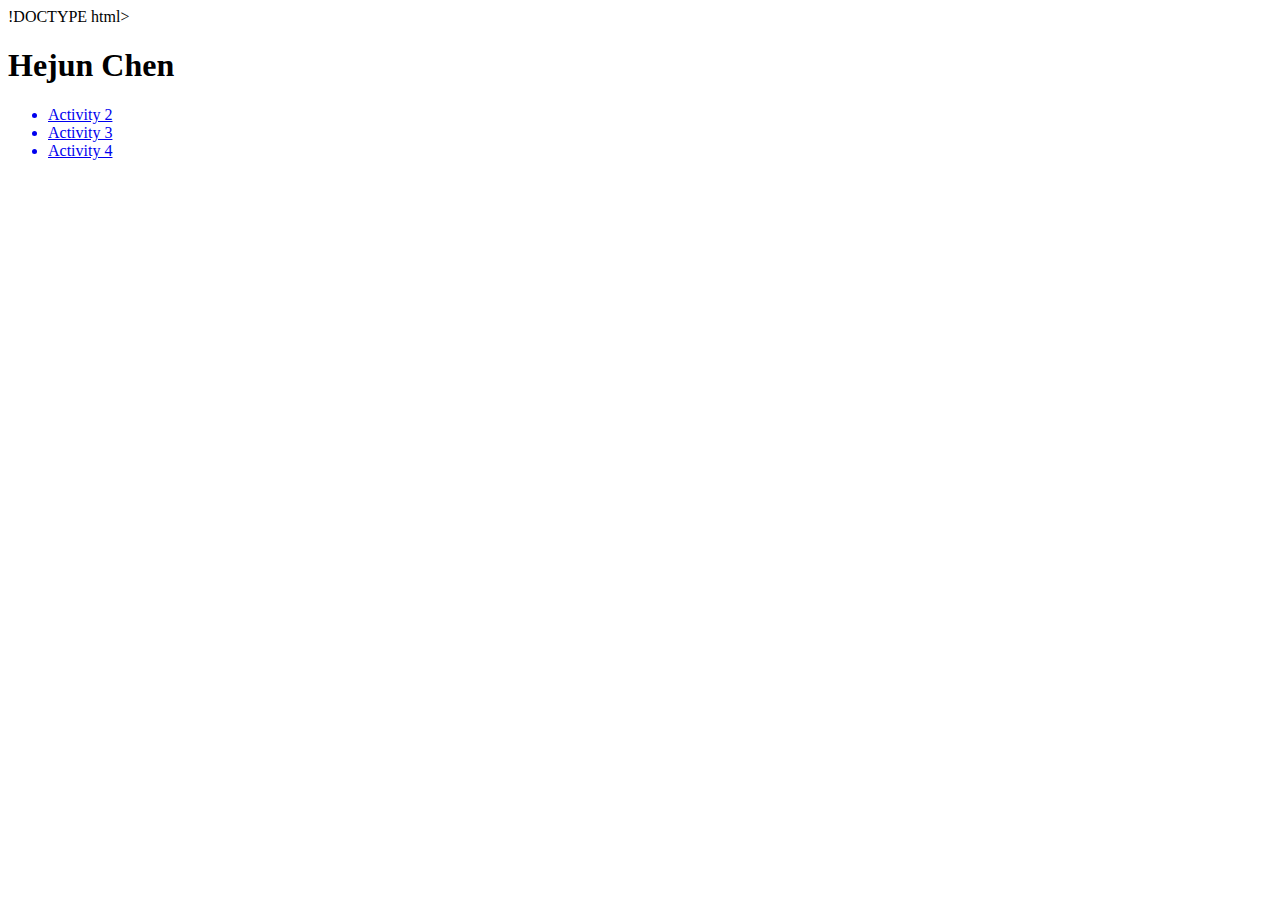
==== index.html @ 0b702b6d "Update and rename README.md to index.html" ====
!DOCTYPE html>
<html lang="en" dir="ltr">
  <head>
    <meta charset="utf-8">
    <title>Hejun Chen</title>
  </head>
  <body>
    <h1>Hejun Chen</h1>
    <ul>
      <a href="activity2_Chen/activity2.html"><li>Activity 2</li></a>
      <a href="activity3_Chen/activity3.html"><li>Activity 3</li></a>
      <a href="activity4_Chen/activity4.html"><li>Activity 4</li></a>
    </ul>
  </body>
</html>
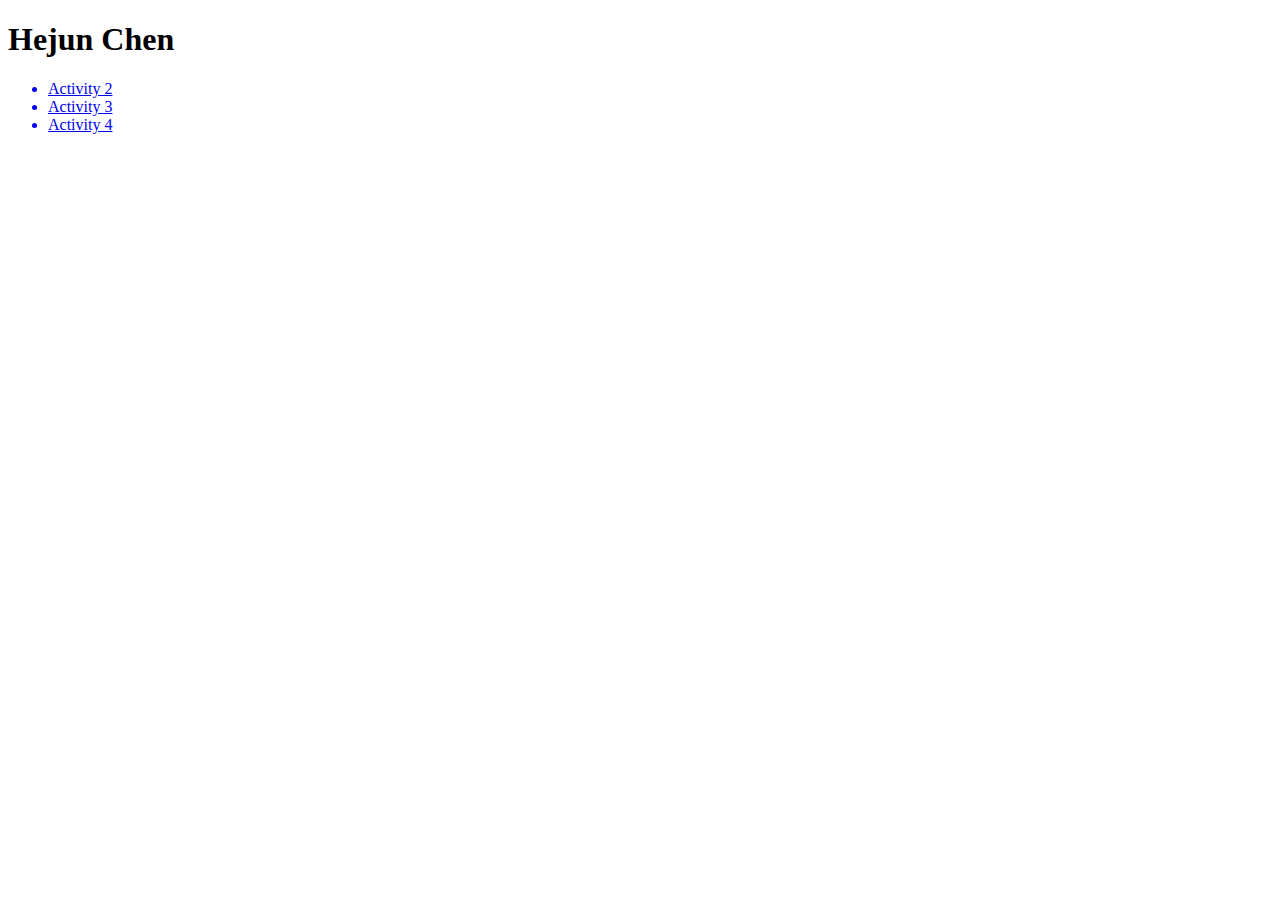
==== commit 4aa944ff: "Add files via upload" ====
--- a/index.html
+++ b/index.html
@@ -1,4 +1,4 @@
-!DOCTYPE html>
+<!DOCTYPE html>
 <html lang="en" dir="ltr">
   <head>
     <meta charset="utf-8">
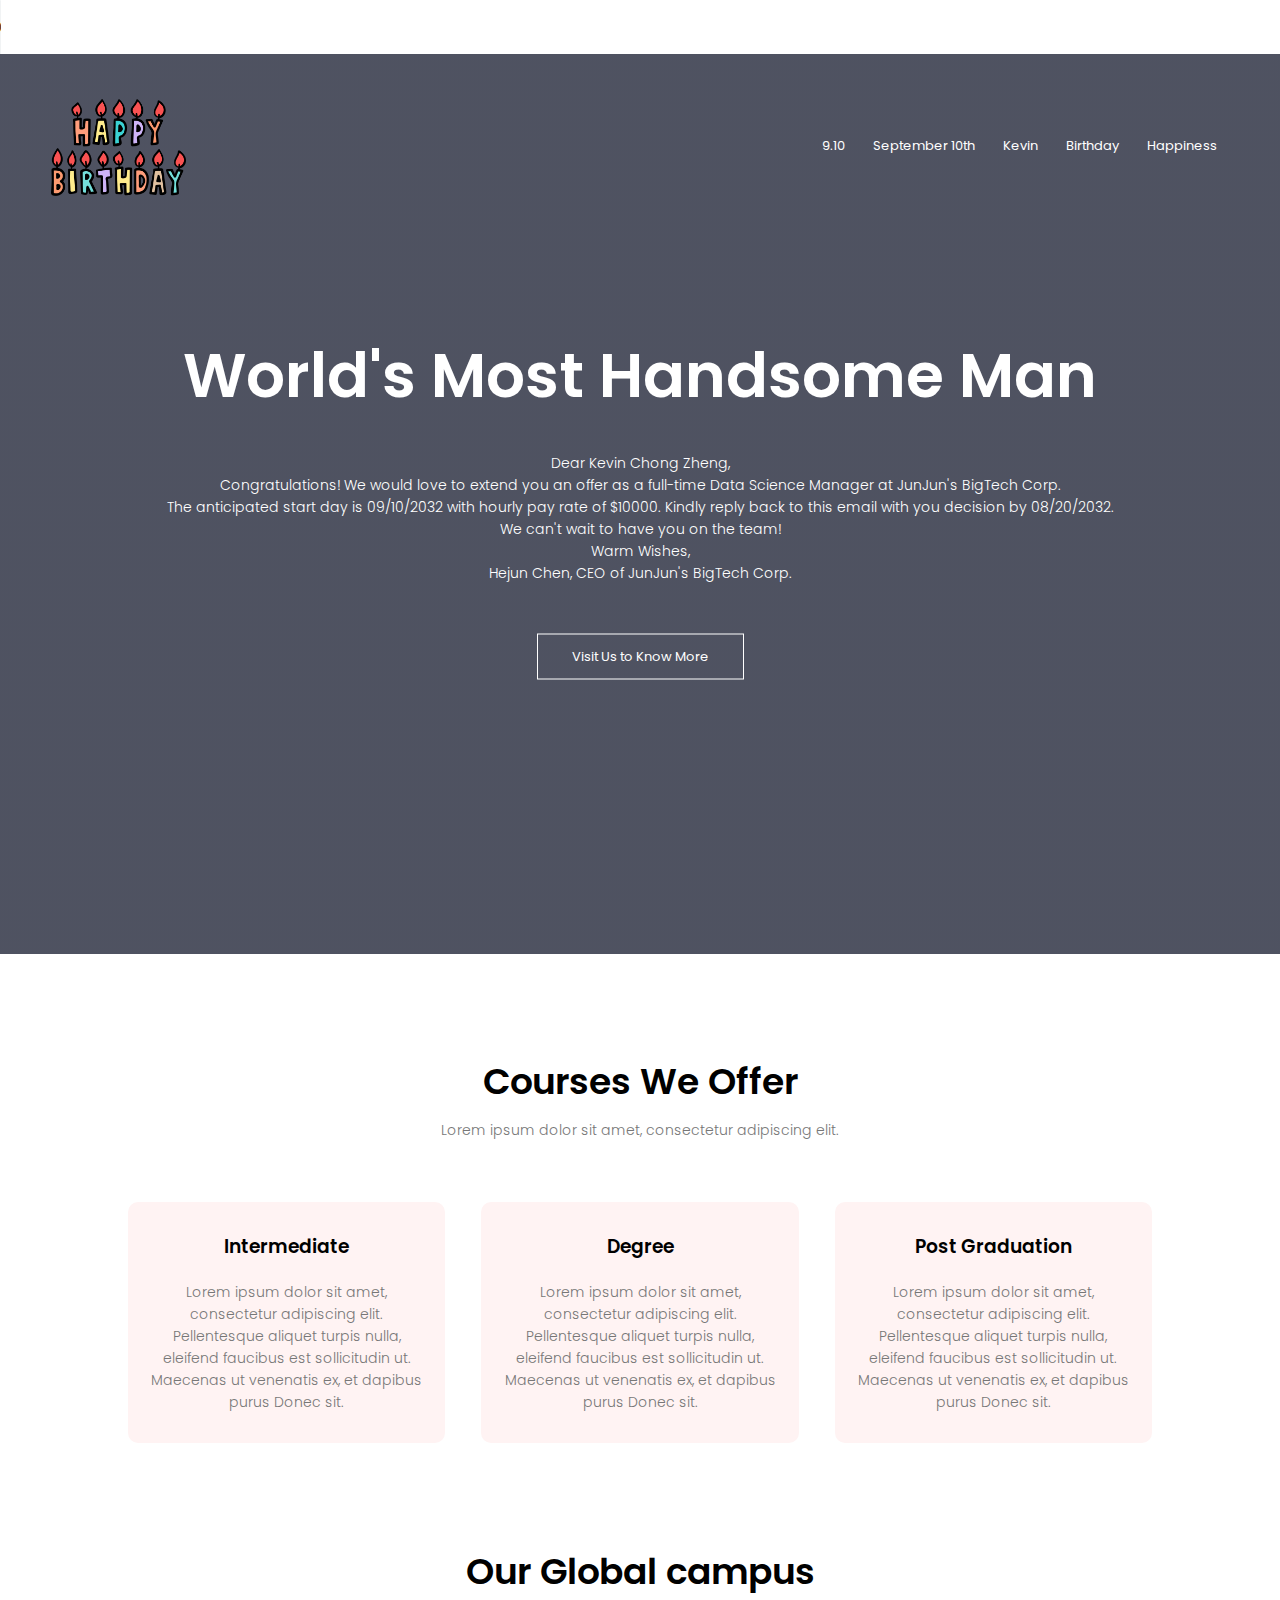
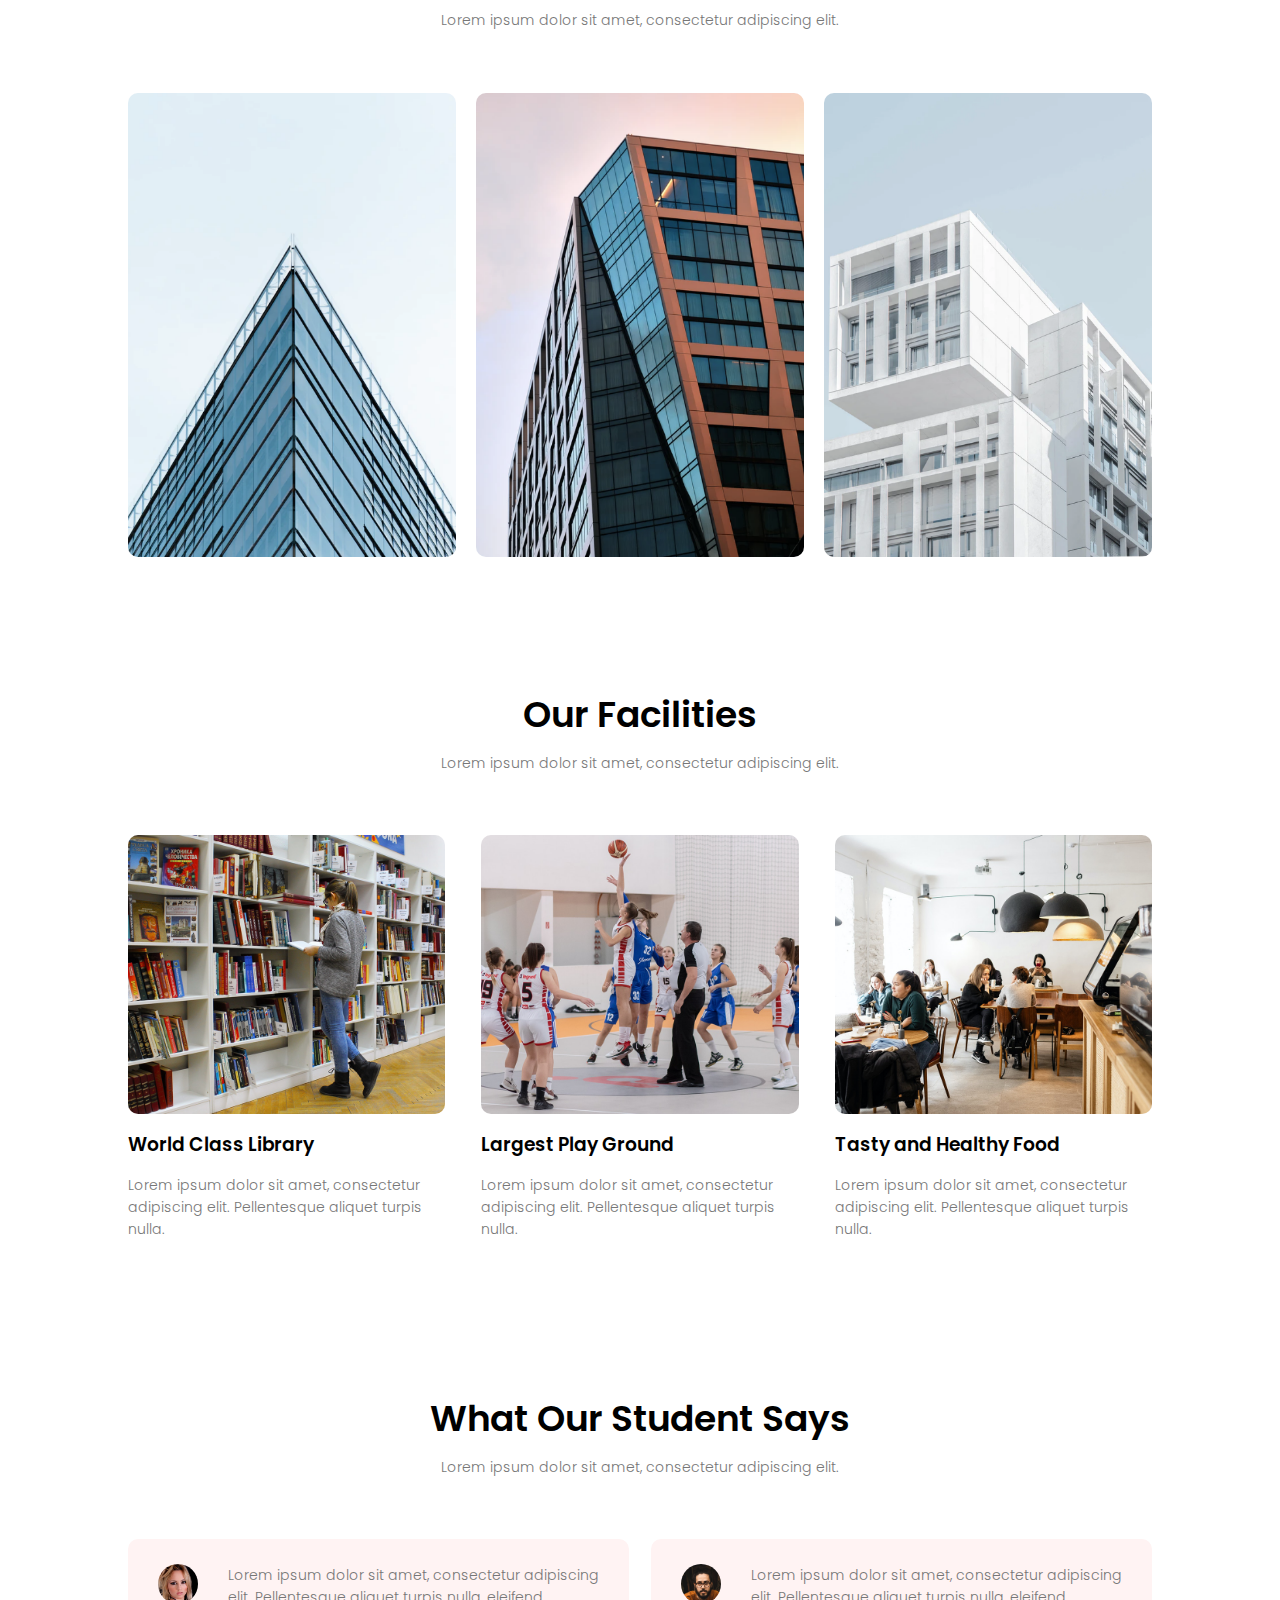
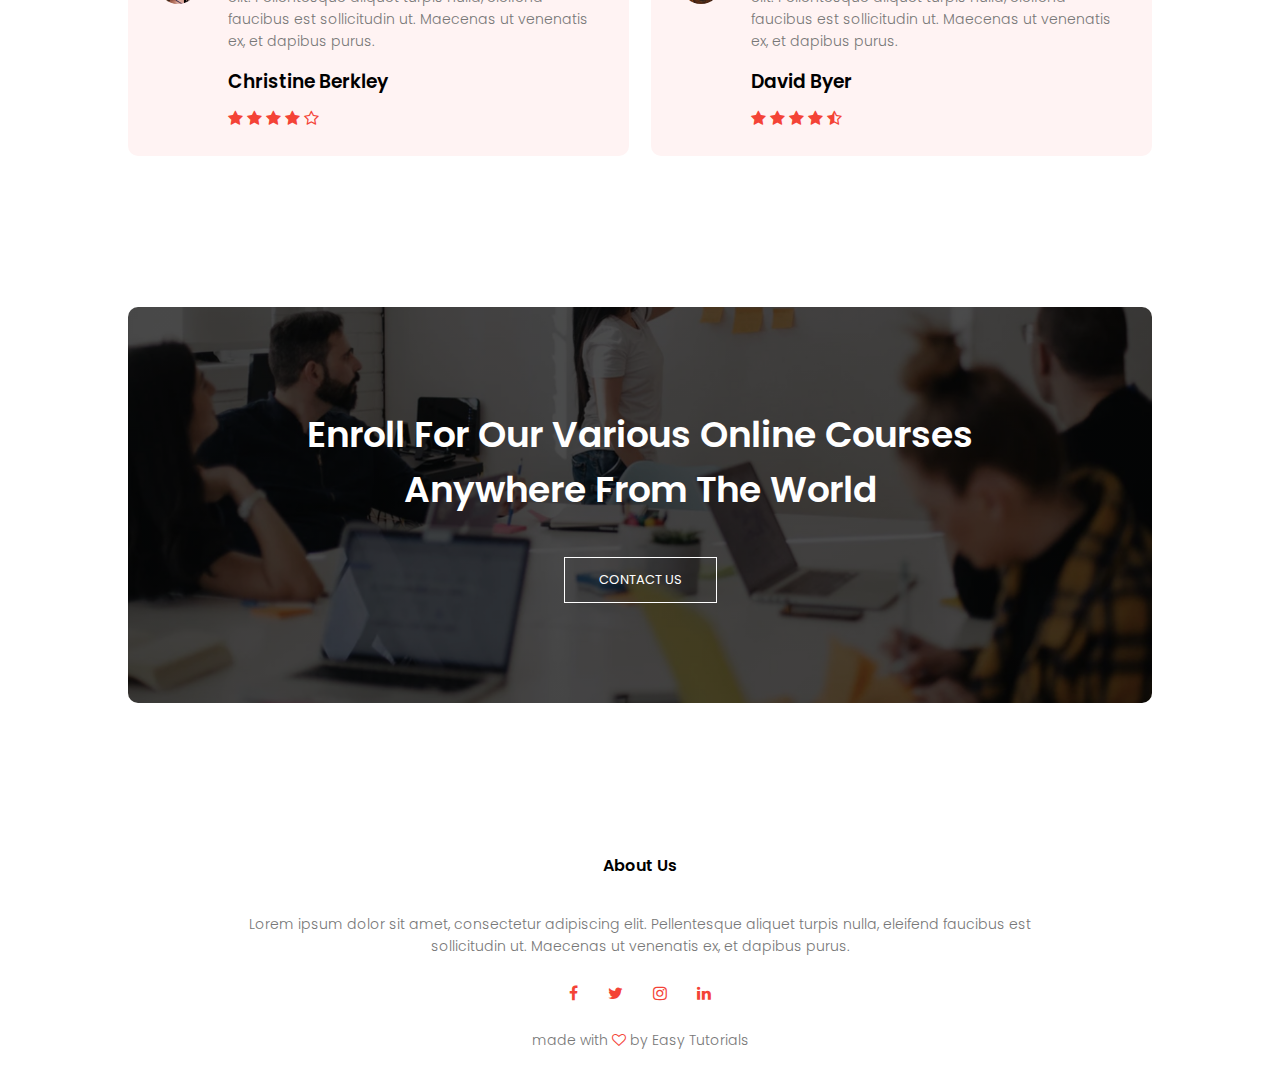
==== commit 65404b50: "Add files via upload" ====
--- a/index.html
+++ b/index.html
@@ -1,15 +1,190 @@
-<!DOCTYPE html>
-<html lang="en" dir="ltr">
-  <head>
-    <meta charset="utf-8">
-    <title>Hejun Chen</title>
-  </head>
-  <body>
-    <h1>Hejun Chen</h1>
-    <ul>
-      <a href="activity2_Chen/activity2.html"><li>Activity 2</li></a>
-      <a href="activity3_Chen/activity3.html"><li>Activity 3</li></a>
-      <a href="activity4_Chen/activity4.html"><li>Activity 4</li></a>
-    </ul>
-  </body>
-</html>
+<html>
+<head>
+<meta name="viewport" content="width=device-width, initial-scale=1.0">
+<title>...</title>
+<link rel="stylesheet" href="style.css">
+<link href="https://fonts.googleapis.com/css?family=Poppins:100,200,300,400,600,700&display=swap" rel="stylesheet">
+<link rel="stylesheet" href="https://stackpath.bootstrapcdn.com/font-awesome/4.7.0/css/font-awesome.min.css">
+</head>
+<body>
+    <audio controls autoplay>
+      <source src="hbsong.ogg" type="audio/ogg" />
+      <source src="hbsong.mp3" type="audio/mpeg" />
+    </audio>
+    <section class="header">
+
+        <nav>
+            <a href="index.html"><img src="images/logo.png"></a>
+            <div class="nav-links" id="navLinks">
+                <i class="fa fa-close" onclick="hideMenu()"></i>
+                <ul>
+                    <li><a href="index.html">9.10</a></li>
+                    <li><a href="about.html">September 10th</a></li>
+                    <li><a href="course.html">Kevin</a></li>
+                    <li><a href="blog.html">Birthday</a></li>
+                    <li><a href="contact.html">Happiness</a></li>
+                </ul>
+            </div>
+            <i class="fa fa-bars" onclick="showMenu()"></i>
+        </nav>
+
+        <div class="text-box">
+            <h1>World's Most Handsome Man</h1>
+            <p>Dear Kevin Chong Zheng, <br> Congratulations! We would love to extend you an offer as a full-time Data Science Manager at JunJun's BigTech Corp. <br>
+              The anticipated start day is 09/10/2032 with hourly pay rate of $10000. Kindly reply back to this email with you decision by 08/20/2032.<br>
+              We can't wait to have you on the team! <br>
+              Warm Wishes, <br>
+              Hejun Chen, CEO of JunJun's BigTech Corp.
+            </p>
+            <a href="contact.html" class="hero-btn">Visit Us to Know More</a>
+        </div>
+    </section>
+
+<!--- course ----------->
+
+    <section class="course">
+        <h1>Courses We Offer</h1>
+        <p>Lorem ipsum dolor sit amet, consectetur adipiscing elit.</p>
+        <div class="row">
+            <div class="course-col">
+                <h3>Intermediate</h3>
+                <p>Lorem ipsum dolor sit amet, consectetur adipiscing elit. Pellentesque aliquet turpis nulla, eleifend faucibus est sollicitudin ut. Maecenas ut venenatis ex, et dapibus purus Donec sit.</p>
+            </div>
+            <div class="course-col">
+                <h3>Degree</h3>
+                <p>Lorem ipsum dolor sit amet, consectetur adipiscing elit. Pellentesque aliquet turpis nulla, eleifend faucibus est sollicitudin ut. Maecenas ut venenatis ex, et dapibus purus Donec sit.</p>
+            </div>
+            <div class="course-col">
+                <h3>Post Graduation</h3>
+                <p>Lorem ipsum dolor sit amet, consectetur adipiscing elit. Pellentesque aliquet turpis nulla, eleifend faucibus est sollicitudin ut. Maecenas ut venenatis ex, et dapibus purus Donec sit.</p>
+            </div>
+        </div>
+    </section>
+
+<!---------- campus ---------->
+
+    <section class="campus">
+        <h1>Our Global campus</h1>
+        <p>Lorem ipsum dolor sit amet, consectetur adipiscing elit.</p>
+            <div class="row">
+                <div class="campus-col">
+                    <img src="images/london.png">
+                    <div class="layer">
+                        <h3>LONDON</h3>
+                    </div>
+                </div>
+                <div class="campus-col">
+                    <img src="images/newyork.png">
+                    <div class="layer">
+                        <h3>NEW YORK</h3>
+                    </div>
+                </div>
+                <div class="campus-col">
+                    <img src="images/washington.png">
+                    <div class="layer">
+                        <h3>WASHINGTON</h3>
+                    </div>
+                </div>
+
+            </div>
+    </section>
+
+<!---------- Facilities ---------->
+
+    <section class="facility">
+        <h1>Our Facilities</h1>
+        <p>Lorem ipsum dolor sit amet, consectetur adipiscing elit.</p>
+            <div class="row">
+                <div class="facility-col">
+                    <img src="images/library.png">
+                    <h3>World Class Library</h3>
+                    <p>Lorem ipsum dolor sit amet, consectetur adipiscing elit. Pellentesque aliquet turpis nulla.</p>
+                </div>
+                <div class="facility-col">
+                    <img src="images/basketball.png">
+                    <h3>Largest Play Ground</h3>
+                    <p>Lorem ipsum dolor sit amet, consectetur adipiscing elit. Pellentesque aliquet turpis nulla.</p>
+                </div>
+                <div class="facility-col">
+                    <img src="images/cafeteria.png">
+                    <h3>Tasty and Healthy Food</h3>
+                    <p>Lorem ipsum dolor sit amet, consectetur adipiscing elit. Pellentesque aliquet turpis nulla.</p>
+                </div>
+            </div>
+    </section>
+
+
+<!---------- testimonials ---------->
+
+    <section class="testimonials">
+        <h1>What Our Student Says</h1>
+        <p>Lorem ipsum dolor sit amet, consectetur adipiscing elit.</p>
+            <div class="row">
+                <div class="testimonial-col">
+                    <img src="images/user1.jpg">
+                    <div>
+                        <p>Lorem ipsum dolor sit amet, consectetur adipiscing elit. Pellentesque aliquet turpis nulla, eleifend faucibus est sollicitudin ut. Maecenas ut venenatis ex, et dapibus purus.</p>
+                        <h3>Christine Berkley</h3>
+                        <i class="fa fa-star"></i>
+                        <i class="fa fa-star"></i>
+                        <i class="fa fa-star"></i>
+                        <i class="fa fa-star"></i>
+                        <i class="fa fa-star-o"></i>
+                    </div>
+                </div>
+                <div class="testimonial-col">
+                    <img src="images/user2.jpg">
+                    <div>
+                        <p>Lorem ipsum dolor sit amet, consectetur adipiscing elit. Pellentesque aliquet turpis nulla, eleifend faucibus est sollicitudin ut. Maecenas ut venenatis ex, et dapibus purus.</p>
+                        <h3>David Byer</h3>
+                        <i class="fa fa-star"></i>
+                        <i class="fa fa-star"></i>
+                        <i class="fa fa-star"></i>
+                        <i class="fa fa-star"></i>
+                        <i class="fa fa-star-half-o"></i>
+                    </div>
+                </div>
+
+            </div>
+    </section>
+
+<!------ Call To Action ------>
+
+<section class="cta">
+
+       <h1>Enroll For Our Various Online Courses<br>Anywhere From The World</h1>
+        <a href="https://www.youtube.com/c/EasyTutorialsVideo?sub_confirmation=1" class="hero-btn">CONTACT US</a>
+
+</section>
+
+<!-------- footer ---------->
+
+<section class="footer">
+        <h4>About Us</h4>
+        <p>Lorem ipsum dolor sit amet, consectetur adipiscing elit. Pellentesque aliquet turpis nulla, eleifend faucibus est<br>sollicitudin ut. Maecenas ut venenatis ex, et dapibus purus.</p>
+        <div class="icons">
+            <a href="https://www.youtube.com/c/EasyTutorialsVideo?sub_confirmation=1"><i class="fa fa-facebook"></i></a>
+            <a href="https://www.youtube.com/c/EasyTutorialsVideo?sub_confirmation=1"><i class="fa fa-twitter"></i></a>
+            <a href="https://www.youtube.com/c/EasyTutorialsVideo?sub_confirmation=1"><i class="fa fa-instagram"></i></a>
+            <a href="https://www.youtube.com/c/EasyTutorialsVideo?sub_confirmation=1"><i class="fa fa-linkedin"></i></a>
+
+        </div>
+        <a href="https://www.youtube.com/c/EasyTutorialsVideo?sub_confirmation=1" class="footer-link"><p>made with <i class="fa fa-heart-o"></i> by Easy Tutorials</p></a>
+</section>
+
+
+<!----JavaScript for toggle menu---->
+<script>
+    var navLinks = document.getElementById("navLinks");
+
+    function showMenu() {
+        navLinks.style.right = "0";
+    }
+
+    function hideMenu() {
+        navLinks.style.right = "-200px";
+    }
+</script>
+
+</body>
+</html>
--- a/style.css
+++ b/style.css
@@ -0,0 +1,536 @@
+*{
+    margin: 0;
+    padding: 0;
+    font-family: 'Poppins', sans-serif;
+}
+.header{
+    min-height: 100vh;
+    width: 100%;
+    background-image: linear-gradient(rgba(4,9,30,0.7),rgba(4,9,30,0.7)),url(images/banner.png);
+    background-position: center;
+    background-size: cover;
+    position: relative;
+    overflow: hidden;
+}
+
+nav{
+    display: flex;
+    padding: 2% 4%;
+    justify-content: space-between;
+    align-items: center;
+}
+nav img{
+    width: 135px;
+}
+.nav-links{
+    flex: 1;
+    text-align: right;
+}
+.nav-links ul li{
+    list-style: none;
+    display: inline-block;
+    padding: 8px 12px;
+    position: relative;
+}
+.nav-links ul li a{
+    color: #fff;
+    text-decoration: none;
+    font-size: 13px;
+}
+.nav-links ul li::after{
+    content: '';
+    width: 0%;
+    height: 2px;
+    background: #f44336;
+    display: block;
+    margin: auto;
+    transition: .5s;    
+}
+.nav-links ul li:hover::after{
+    width: 100%;
+}
+nav .fa{
+    display: none;
+}
+
+.text-box{
+    width: 90%;
+    color: #fff;
+    position: absolute;
+    top: 50%;
+    left: 50%;
+    transform: translate(-50%, -50%);
+    text-align: center;
+}
+.text-box h1{
+    font-size: 62px;
+}
+.text-box p{
+    margin: 20px 0 40px;
+    font-size: 14px;
+    color: #fff;
+}
+.hero-btn {
+    display: inline-block;
+    text-decoration: none;
+    color: #fff;
+    border: 1px solid #fff;
+    padding: 12px 34px;
+    font-size: 13px;
+    background: transparent;
+    position: relative;
+    cursor: pointer;
+    transition: 1s;
+}
+
+.hero-btn:hover{
+    border: 1px solid #f44336;
+    background: #f44336;
+}
+
+
+@media(max-width: 700px)
+{
+   .nav-links ul li
+    {
+        display: block;
+    }
+    .nav-links
+    {
+        position: fixed;
+        background: #f44336;
+        height: 100vh;
+        width: 200px;
+        top: 0;
+        right: -200px;
+        text-align: left;
+        z-index: 2;
+        transition: 0.5s;
+    }
+    .nav-links ul{
+        padding: 30px;
+    }
+    nav .fa{
+        display: block;
+        color: #fff;
+        margin: 10px;
+        font-size: 22px;
+        cursor: pointer; 
+    }
+    .text-box h1{
+        font-size: 20px;
+    }
+}
+
+/*---------- course --------*/
+
+.course{
+    width: 80%;
+    margin: auto;
+    text-align: center;
+    padding-top: 100px;
+}
+h1{
+    font-size: 36px;
+    font-weight: 600;
+}
+p{
+    color: #777;
+    font-size: 14px;
+    font-weight: 300;
+    line-height: 22px;
+    padding: 10px;
+}
+.row{
+    margin-top: 5%;
+    display: flex;
+    justify-content: space-between;  
+}
+  
+.course-col{
+    flex-basis: 31%;
+    background: #fff3f3;
+    border-radius: 10px;
+    margin-bottom: 5%;
+    padding: 20px 12px;
+    box-sizing: border-box;
+    transition: .5s;
+}
+h3{
+    text-align: center;
+    font-weight: 600;
+    margin: 10px 0;
+}
+.course-col:hover{
+    box-shadow: 0 0 20px 0px rgba(0, 0, 0, 0.2);
+}
+
+@media (max-width:700px){
+    .row{
+        flex-direction: column;
+    }
+} 
+
+/*---------------- campus ----------------*/
+
+.campus{
+    width: 80%;
+    margin: auto;
+    text-align: center;
+    padding-top: 50px;
+}
+.campus-col{
+    flex-basis: 32%;
+    border-radius: 10px;
+    margin-bottom: 30px;
+    position: relative;
+    overflow: hidden;
+}
+.campus-col img{
+    width: 100%;
+}
+
+.layer{
+    background: transparent;
+    height: 100%;
+    width: 100%;
+    top: 0;
+    left: 0;
+    position: absolute;
+    transition: .5s;
+}
+.layer:hover{
+    background: rgba(226, 0, 0, 0.7);
+}
+.layer h3{
+    width: 100%;
+    font-weight: 500;
+    color: #fff;
+    font-size: 26px;
+    bottom: 0;
+    left: 50%;
+    transform: translateX(-50%);
+    position: absolute;
+    opacity: 0;
+    transition: .5s;
+}
+.layer:hover h3{
+    bottom: 49%;
+    opacity: 1;
+}
+
+/*-------------- Facilities ----------------*/
+
+.facility{
+    width: 80%;
+    margin: auto;
+    text-align: center;
+    padding-top: 100px;
+}
+.facility-col{
+    flex-basis: 31%;
+    border-radius: 10px;
+    margin-bottom: 5%;
+    text-align: left;
+}
+.facility-col img{
+    width: 100%;
+    border-radius: 10px;
+}
+.facility-col p{
+    padding: 0;
+}
+.facility-col h3{
+    margin-top: 16px;
+    margin-bottom: 15px;
+    text-align: left;
+}
+
+/*---------------- testimonials ------------------*/
+
+.testimonials{
+    width: 80%;
+    margin: auto;
+    padding-top: 100px;
+    text-align: center;
+}
+
+.testimonial-col{
+    flex-basis: 44%;
+    border-radius: 10px;
+    margin-bottom: 5%;
+    text-align: left;
+    background: #fff3f3;
+    padding: 25px;
+    cursor: pointer;
+    display: flex;
+}
+.testimonial-col img{
+    height: 40px;
+    margin-left: 5px;
+    margin-right: 30px;
+    border-radius: 50%;
+}
+.testimonial-col p{
+    padding: 0;
+}
+.testimonial-col h3{
+    margin-top: 15px;
+    text-align: left;
+}
+.testimonial-col .fa{
+    color: #f44336;
+}
+
+@media(max-width:700px){
+    .testimonial-col img{
+        margin-left: 0px;
+        margin-right: 15px;
+    }
+}
+
+/*-------- Call To Action ----------*/
+
+
+.cta{
+    margin: 100px auto;
+    width: 80%;
+    background-image: linear-gradient(rgba(0,0,0,0.7),rgba(0,0,0,0.7)),url(images/banner2.jpg);
+    background-position: center;
+    background-size: cover;
+    border-radius: 10px;
+    text-align: center;
+    padding: 100px 0;
+}
+.cta h1{
+    color: #fff;
+    margin-bottom: 40px; 
+    padding: 0; 
+}
+
+@media(max-width:700px){
+    .cta h1{
+        font-size: 24px;
+    }
+}
+
+/*--------------Footer---------------*/
+
+.footer{
+    width: 100%;
+    text-align: center;
+    padding: 30px 0;
+}
+.footer h4{
+    margin-bottom: 25px;
+    margin-top: 20px;
+    font-weight: 600;
+}
+
+.icons .fa{
+    color: #f44336;
+    margin: 0 13px;
+    cursor: pointer;
+    padding: 18px 0;
+}
+.fa-heart-o{
+    color: #f44336;
+}
+
+
+/*--------------- About Us Page --------------*/
+
+
+.sub-header{
+    height: 50vh;
+    width: 100%;
+    background-image: linear-gradient(rgba(4,9,30,0.7),rgba(4,9,30,0.7)),url(images/background.jpg);
+    background-position: center;
+    background-size: cover;
+    text-align: center;
+    color: #fff;
+}
+.sub-header h1{
+    margin-top: 100px;
+}
+.about-us{
+    width: 80%;
+    margin: auto;
+    padding-top: 80px;
+    padding-bottom: 50px;
+}
+
+.about-col{
+    flex-basis: 48%;
+    padding: 30px 2px;
+}
+.about-col h1{
+    padding-top: 0;
+}
+.about-col p{
+    padding: 15px 0 25px;
+}
+
+.hero-btn.red-btn{
+    border: 1px solid #f44336;
+    background: transparent;
+    color: #f44336;
+}
+.hero-btn.red-btn:hover{
+    border: 1px solid #f44336;
+    background: #f44336;
+    color: #fff;
+}
+.hero-btn.red-btn::after{
+    background: #f44336;
+}
+.hero-btn.red-btn::before{
+    background: #f44336;
+}
+.content-image{
+    flex-basis: 50%;
+}
+.about-col img{
+    width: 100%;
+}
+
+/*---------- Blog Page -------------*/
+
+.blog-content{
+    width: 80%;
+    margin: auto;
+    padding: 60px 0;
+}
+.blog-left{
+    flex-basis: 65%;
+}
+.blog-right{
+    flex-basis: 32%;
+}
+.blog-left img{
+    width: 100%;
+}
+.blog-left h2{
+    color: #222;
+    font-weight: 600;
+    margin: 30px 0;
+}
+.blog-left p{
+    color: #999;
+    padding: 0;
+}
+
+.blog-right h3{
+    background: #f44336;
+    color: #fff;
+    padding: 7px 0;
+    font-size: 16px;
+    margin-bottom: 20px;
+}
+.blog-right div{
+    display: flex;
+    align-items: center;
+    justify-content: space-between;
+    color: #555;
+    padding: 8px;
+    box-sizing: border-box;
+}
+
+.comment-box{
+    border: 1px solid #ccc;
+    margin: 50px 0;
+    padding: 10px 20px;
+}
+
+.comment-box h3{
+    text-align: left;
+}
+.comment-form input, .comment-form textarea{
+    width: 100%;
+    padding: 10px;
+    margin: 15px 0;
+    box-sizing: border-box;
+    border: none;
+    outline: none;
+    background: #f0f0f0;
+}
+.comment-form button{
+    margin: 10px 0;
+}
+
+
+@media (max-width:700px){
+    .sub-header h1{
+        font-size: 24px;
+    }
+} 
+
+
+/*------- Contact Us Page ------------*/
+
+.location{
+    width: 80%;
+    margin: auto;
+    padding: 80px 0;
+}
+.location iframe{
+    width: 100%;
+}
+
+.contact-us{
+    width: 80%;
+    margin: auto;
+}
+.contact-col{
+    flex-basis: 48%;
+    margin-bottom: 30px;
+}
+
+.contact-col div{
+    display: flex;
+    align-items: center;
+    margin-bottom: 40px;
+}
+
+.contact-col div .fa{
+    font-size: 28px;
+    color: #f44336;
+    margin: 10px;
+    margin-right: 30px;
+}
+    
+.contact-col div p{
+    padding: 0;
+}
+.contact-col div h5{
+    font-size: 20px;
+    margin-bottom: 5px;
+    color: #555;
+    font-weight: 400;
+    
+}
+.contact-col input, .contact-col textarea{
+    width: 100%;
+    padding: 15px;
+    margin-bottom: 17px;
+    outline: none;
+    border: 1px solid #ccc;
+}
+
+.footer-link{
+    text-decoration: none;
+    color: #777;
+}
+
+
+
+
+
+
+
+
+
+
+
+
+
